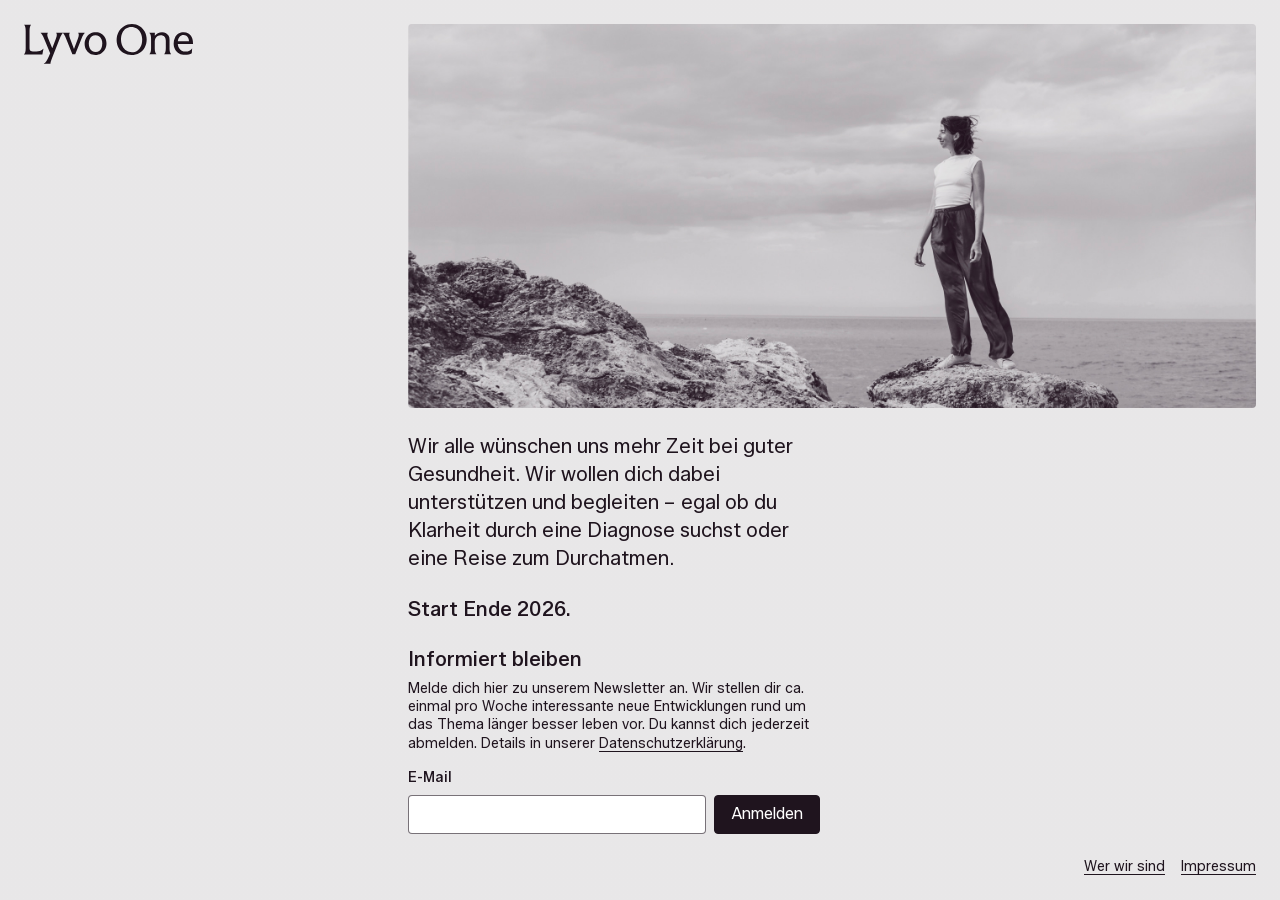
==== index.html @ d331fb86 "add clever reach form" ====
<!DOCTYPE html>
<html lang="de">
<head>
  <meta charset="utf-8">
  <meta name="viewport" content="width=device-width, initial-scale=1">
  <!-- TODO Meta: finalen Titel und Beschreibung eintragen -->
  <title>Lyvo One</title>
  <meta name="description" content="Wir alle wünschen uns mehr Zeit bei guter Gesundheit. Lyvo One unterstützt und begleitet dich – egal ob du Klarheit durch eine Diagnose suchst oder eine Reise zum Durchatmen. Start Ende 2026.">

  <!-- TODO Meta: BASE-URL auf die finale Domain ändern -->
  <link rel="canonical" href="https://lyvoone.github.io/">
  <meta property="og:type" content="website">
  <meta property="og:locale" content="de_DE">
  <meta property="og:site_name" content="Lyvo One">
  <meta property="og:url" content="https://lyvoone.github.io/">
  <meta property="og:title" content="Lyvo One">
  <meta property="og:description" content="Wir alle wünschen uns mehr Zeit bei guter Gesundheit. Lyvo One unterstützt und begleitet dich – egal ob du Klarheit durch eine Diagnose suchst oder eine Reise zum Durchatmen. Start Ende 2026.">
  <meta property="og:image" content="https://lyvoone.github.io/images/social-preview.jpg">
  <meta property="og:image:width" content="1280">
  <meta property="og:image:height" content="720">
  <meta property="og:image:alt" content="Lyvo One – Frau steht auf Felsen am Meer">
  <meta name="twitter:card" content="summary_large_image">
  <link rel="stylesheet" href="fonts/fonts.css">
  <link rel="stylesheet" href="css/styles.css">
</head>
<body>
  <div class="page page--home">
    <header class="site-header">
      <h1>
        <a class="logo" href="index.html" aria-current="page">
          <img src="images/logo.svg" alt="Lyvo One" width="170" height="40">
        </a>
      </h1>
    </header>

    <main class="site-main">
      <img class="hero"
           src="images/hero@2x.jpg"
           width="1008" height="672"
           alt="Frau steht auf Felsen an der Küste und blickt aufs Meer">

      <div class="intro col">
        <p class="text">Wir alle wünschen uns mehr Zeit bei guter Gesundheit. Wir wollen dich dabei unterstützen und begleiten – egal ob du Klarheit durch eine Diagnose suchst oder eine Reise zum Durchatmen.</p>
        <p class="h3">Start Ende 2026.</p>

        <form class="newsletter" method="post" action="https://flow.cleverreach.com/fl/96a1c6e2-1c4d-45d0-9d26-79041d62513a/confirm">
          <h2 class="h3">Informiert bleiben</h2>
          <p class="newsletter__text">Melde dich hier zu unserem Newsletter an. Wir stellen dir ca. einmal pro Woche interessante neue Entwicklungen rund um das Thema länger besser leben vor. Du kannst dich jederzeit abmelden. Details in unserer <a class="text-link" href="impressum.html#newsletter">Datenschutzerklärung</a>.</p>
          <!-- Honeypot gegen Spam-Bots -->
          <input type="text" name="email_confirm" tabindex="-1" autocomplete="off" style="display:none !important">
          <label class="newsletter__label" for="newsletter-email">E-Mail</label>
          <div class="newsletter__field">
            <input class="newsletter__input" type="email" id="newsletter-email" name="email" autocomplete="email" required>
            <button class="newsletter__button" type="submit">Anmelden</button>
          </div>
        </form>
      </div>
    </main>

    <footer class="site-footer">
      <a class="meta-link" href="wer-wir-sind.html">Wer wir sind</a>
      <a class="meta-link" href="impressum.html">Impressum</a>
    </footer>
  </div>
</body>
</html>
---- fonts/fonts.css ----
/* vietnamese */
@font-face {
  font-family: 'Zalando Sans';
  font-style: normal;
  font-weight: 400;
  font-stretch: 100%;
  font-display: swap;
  src: url(zalando-sans-vietnamese.woff2) format('woff2');
  unicode-range: U+0102-0103, U+0110-0111, U+0128-0129, U+0168-0169, U+01A0-01A1, U+01AF-01B0, U+0300-0301, U+0303-0304, U+0308-0309, U+0323, U+0329, U+1EA0-1EF9, U+20AB;
}
/* latin-ext */
@font-face {
  font-family: 'Zalando Sans';
  font-style: normal;
  font-weight: 400;
  font-stretch: 100%;
  font-display: swap;
  src: url(zalando-sans-latin-ext.woff2) format('woff2');
  unicode-range: U+0100-02BA, U+02BD-02C5, U+02C7-02CC, U+02CE-02D7, U+02DD-02FF, U+0304, U+0308, U+0329, U+1D00-1DBF, U+1E00-1E9F, U+1EF2-1EFF, U+2020, U+20A0-20AB, U+20AD-20C0, U+2113, U+2C60-2C7F, U+A720-A7FF;
}
/* latin */
@font-face {
  font-family: 'Zalando Sans';
  font-style: normal;
  font-weight: 400;
  font-stretch: 100%;
  font-display: swap;
  src: url(zalando-sans-latin.woff2) format('woff2');
  unicode-range: U+0000-00FF, U+0131, U+0152-0153, U+02BB-02BC, U+02C6, U+02DA, U+02DC, U+0304, U+0308, U+0329, U+2000-206F, U+20AC, U+2122, U+2191, U+2193, U+2212, U+2215, U+FEFF, U+FFFD;
}
/* vietnamese */
@font-face {
  font-family: 'Zalando Sans';
  font-style: normal;
  font-weight: 500;
  font-stretch: 100%;
  font-display: swap;
  src: url(zalando-sans-vietnamese.woff2) format('woff2');
  unicode-range: U+0102-0103, U+0110-0111, U+0128-0129, U+0168-0169, U+01A0-01A1, U+01AF-01B0, U+0300-0301, U+0303-0304, U+0308-0309, U+0323, U+0329, U+1EA0-1EF9, U+20AB;
}
/* latin-ext */
@font-face {
  font-family: 'Zalando Sans';
  font-style: normal;
  font-weight: 500;
  font-stretch: 100%;
  font-display: swap;
  src: url(zalando-sans-latin-ext.woff2) format('woff2');
  unicode-range: U+0100-02BA, U+02BD-02C5, U+02C7-02CC, U+02CE-02D7, U+02DD-02FF, U+0304, U+0308, U+0329, U+1D00-1DBF, U+1E00-1E9F, U+1EF2-1EFF, U+2020, U+20A0-20AB, U+20AD-20C0, U+2113, U+2C60-2C7F, U+A720-A7FF;
}
/* latin */
@font-face {
  font-family: 'Zalando Sans';
  font-style: normal;
  font-weight: 500;
  font-stretch: 100%;
  font-display: swap;
  src: url(zalando-sans-latin.woff2) format('woff2');
  unicode-range: U+0000-00FF, U+0131, U+0152-0153, U+02BB-02BC, U+02C6, U+02DA, U+02DC, U+0304, U+0308, U+0329, U+2000-206F, U+20AC, U+2122, U+2191, U+2193, U+2212, U+2215, U+FEFF, U+FFFD;
}
---- css/styles.css ----
/* ==========================================================================
   Lyvo One – Interim Landingpage
   Tokens 1:1 aus den Figma-Variablen (Collection 1) und Textstilen.
   Mobile first, Desktop-Layout ab 768px.
   ========================================================================== */

/* Design Tokens
   ========================================================================== */
:root {
  /* color */
  --color-dark: #1f141e;
  --color-dark-subtle: rgb(31 20 30 / 0.6);
  --color-dark-muted: rgb(31 20 30 / 0.3);
  --color-dark-20: rgb(31 20 30 / 0.2);
  --color-dark-10: rgb(31 20 30 / 0.1);
  --color-dark-5: rgb(31 20 30 / 0.05);
  --color-dark-0: rgb(31 20 30 / 0);
  --color-light: #ffffff;
  --color-light-subtle: rgb(255 255 255 / 0.6);
  --color-light-muted: rgb(255 255 255 / 0.4);
  --color-light-20: rgb(255 255 255 / 0.2);
  --color-light-10: rgb(255 255 255 / 0.15);
  --color-light-5: rgb(255 255 255 / 0.05);
  --color-light-0: rgb(255 255 255 / 0);

  /* spacing */
  --spacing-xx-small: 2px;
  --spacing-x-small: 4px;
  --spacing-small: 8px;
  --spacing-medium: 16px;
  --spacing-large: 24px;
  --spacing-x-large: 32px;
  --spacing-xx-large: 48px;
  --spacing-xxx-large: 96px;
  --spacing-big: 192px;

  /* radius */
  --radius-small: 4px;
  --radius-medium: 8px;
  --radius-large: 16px;
  --radius-x-large: 24px;
  --radius-xx-large: 48px;
  --radius-full: 9999px;

  /* typography */
  --font-family: "Zalando Sans", system-ui, -apple-system, "Segoe UI", Helvetica, Arial, sans-serif;
  --font-size-text: 20px;
  --font-size-meta: 14px;
  --line-height: 1.4;        /* Textstil "text" */
  --line-height-tight: 1.3;  /* Textstil "h3", Meta-Links, Bildunterschrift */
  --paragraph-spacing: 10px; /* nach Zwischenüberschriften */

  --transition: 150ms ease-out;
}

/* Reset
   ========================================================================== */
*,
*::before,
*::after {
  box-sizing: border-box;
}

html {
  -webkit-text-size-adjust: 100%;
  text-size-adjust: 100%;
  /* Seitenhintergrund: color/dark-10 über color/light */
  background-color: var(--color-light);
  background-image: linear-gradient(var(--color-dark-10), var(--color-dark-10));
}

body,
h1,
h2,
p,
figure {
  margin: 0;
}

h1,
h2 {
  font-size: inherit;
  font-weight: inherit;
}

img {
  display: block;
  max-width: 100%;
  height: auto;
}

a {
  color: inherit;
}

.visually-hidden {
  position: absolute;
  width: 1px;
  height: 1px;
  margin: -1px;
  padding: 0;
  overflow: hidden;
  clip: rect(0 0 0 0);
  white-space: nowrap;
  border: 0;
}

:focus-visible {
  outline: 2px solid var(--color-dark);
  outline-offset: 2px;
}

/* Textstile (Figma: text, h3)
   ========================================================================== */
body {
  font-family: var(--font-family);
  font-size: var(--font-size-text);
  font-weight: 400;
  line-height: var(--line-height);
  color: var(--color-dark);
  -webkit-font-smoothing: antialiased;
  -moz-osx-font-smoothing: grayscale;
}

.text {
  font-size: var(--font-size-text);
  font-weight: 400;
  line-height: var(--line-height);
}

.h3 {
  font-size: var(--font-size-text);
  font-weight: 500;
  line-height: var(--line-height-tight);
}

/* Komponenten
   ========================================================================== */

/* logo */
.logo {
  display: block;
  width: 170px;
  height: 40px;
}

.logo img {
  width: 100%;
  height: 100%;
}

/* button – type=meta-link */
.meta-link {
  display: inline-flex;
  align-items: center;
  justify-content: center;
  border-radius: var(--radius-small);
  font-size: var(--font-size-meta);
  line-height: var(--line-height-tight);
  color: var(--color-dark);
  text-decoration: underline;
  text-decoration-thickness: from-font;
  text-underline-position: from-font;
  white-space: nowrap;
  transition: color var(--transition);
}

.meta-link:hover {
  color: var(--color-dark-subtle);
}

/* Inline-Links im Fließtext (Impressum) */
.text-link {
  text-decoration: underline;
  text-decoration-thickness: from-font;
  text-underline-position: from-font;
  transition: color var(--transition);
}

.text-link--plain {
  text-decoration: none;
}

.text-link:hover {
  color: var(--color-dark-subtle);
}

/* Seitenlayout – Mobile
   ========================================================================== */
.page {
  display: flex;
  flex-direction: column;
  gap: var(--spacing-large);
  min-height: 100vh;
  min-height: 100svh;
  padding: var(--spacing-large);
}

.site-main {
  display: flex;
  flex-direction: column;
  gap: var(--spacing-large);
}

.site-footer {
  display: flex;
  justify-content: flex-end;
  align-items: flex-end;
  gap: var(--spacing-medium);
  margin-top: auto;
}

/* Home */
.page--home .site-main {
  flex: 1 0 auto;
}

.hero {
  width: 100%;
  height: auto;
  aspect-ratio: 1 / 1;
  border-radius: var(--radius-small);
  object-fit: cover;
}

.intro {
  display: flex;
  flex: 1 0 auto;
  flex-direction: column;
  gap: var(--spacing-large);
}

/* Newsletter-Anmeldung */
.newsletter {
  display: flex;
  flex-direction: column;
  gap: var(--spacing-small);
}

.newsletter__text,
.newsletter__label {
  font-size: var(--font-size-meta);
  line-height: var(--line-height-tight);
}

.newsletter__label {
  margin-top: var(--spacing-small);
  font-weight: 500;
}

.newsletter__field {
  display: flex;
  gap: var(--spacing-small);
}

.newsletter__input,
.newsletter__button {
  /* min. 16px, sonst zoomt iOS beim Fokus */
  font: inherit;
  font-size: 16px;
  line-height: var(--line-height-tight);
  padding: var(--spacing-small) var(--spacing-medium);
  border-radius: var(--radius-small);
}

.newsletter__input {
  flex: 1;
  min-width: 0;
  color: var(--color-dark);
  background-color: var(--color-light);
  /* Kontrast der Feldgrenze >= 3:1 (WCAG 1.4.11) */
  border: 1px solid var(--color-dark-subtle);
}

.newsletter__button {
  border: 1px solid var(--color-dark);
  color: var(--color-light);
  background-color: var(--color-dark);
  cursor: pointer;
  text-decoration-thickness: from-font;
  text-underline-position: from-font;
}

.newsletter__button:hover {
  text-decoration: underline;
}

/* Team */
.team {
  display: flex;
  flex-direction: column;
  gap: var(--spacing-large);
}

.team__text {
  /* Figma: maximale Textbreite */
  max-width: 672px;
}

.team__text p + p {
  margin-top: var(--spacing-medium);
}

.team__member {
  display: flex;
  flex-direction: column;
  gap: var(--spacing-small);
  width: 50%;
  margin-left: auto;
}

.team__member img {
  width: 100%;
  aspect-ratio: 1;
  border-radius: var(--radius-small);
  object-fit: cover;
}

.team__member figcaption {
  font-size: var(--font-size-meta);
  line-height: var(--line-height-tight);
  letter-spacing: 0.02em;
  white-space: nowrap;
}

/* Impressum */
.imprint {
  /* Figma: maximale Textbreite wie auf "Wer wir sind" */
  max-width: 672px;
}

.imprint section > * + * {
  margin-top: var(--spacing-medium);
}

.imprint h2 + * {
  margin-top: var(--paragraph-spacing);
}

.imprint section + section {
  /* Leerzeile (1 × Zeilenhöhe) + 2 × Absatzabstand */
  margin-top: calc(var(--font-size-text) * var(--line-height) + 2 * var(--spacing-medium));
}

/* Seitenlayout – Desktop (ab 768px)
   ========================================================================== */
@media (min-width: 768px) {
  .page {
    display: grid;
    /* Logo-Spalte: 360px wie im Figma-Update, auf schmalen Desktops anteilig */
    grid-template-columns: min(360px, 30%) minmax(0, 1fr);
    grid-template-rows: 1fr auto;
    gap: var(--spacing-large);
    padding: var(--spacing-large);
  }

  /* Logo bleibt beim Scrollen oben links stehen */
  .site-header {
    position: sticky;
    top: var(--spacing-large);
    grid-column: 1;
    grid-row: 1;
    align-self: start;
  }

  .site-main {
    grid-column: 2;
    grid-row: 1;
    align-items: flex-start;
  }

  .site-footer {
    grid-column: 2;
    grid-row: 2;
    margin-top: 0;
  }

  /* Breite einer Spalte innerhalb des zweispaltigen Inhaltsbereichs */
  .col {
    width: calc((100% - var(--spacing-large)) / 2);
  }

  /* Home: passt ohne Scrollen in den Viewport. Die Spalten sind dieselben wie
     auf den anderen Seiten – reicht die Höhe nicht, wird das Bild beschnitten. */
  .page--home {
    height: 100svh;
    grid-template-rows: minmax(0, 1fr) auto;
  }

  .page--home .site-main {
    min-height: 0;
    height: 100%;
  }

  .hero {
    /* Reicht die Höhe trotzdem nicht, schrumpft das Bild weiter statt zu scrollen */
    flex: 0 1 auto;
    height: auto;
    min-height: 0;
    max-height: 100%;
    aspect-ratio: 3 / 2;
  }

  .intro {
    flex: none;
  }

  /* Team */
  .team {
    display: grid;
    grid-template-columns: minmax(0, 1fr) min(320px, 32%);
    /* Figma: spacing/big (192px) bei 1440px, darunter proportional kleiner */
    column-gap: clamp(var(--spacing-large), 13.33vw, var(--spacing-big));
    width: 100%;
  }

  .team__member {
    width: 100%;
  }

  /* Team und Impressum: Footer bleibt unten rechts im Viewport */
  .page--team,
  .page--imprint {
    grid-template-rows: 1fr;
  }

  .page--team .site-footer,
  .page--imprint .site-footer {
    position: sticky;
    bottom: var(--spacing-large);
    grid-column: 2;
    grid-row: 1;
    align-self: end;
    justify-self: end;
  }
}
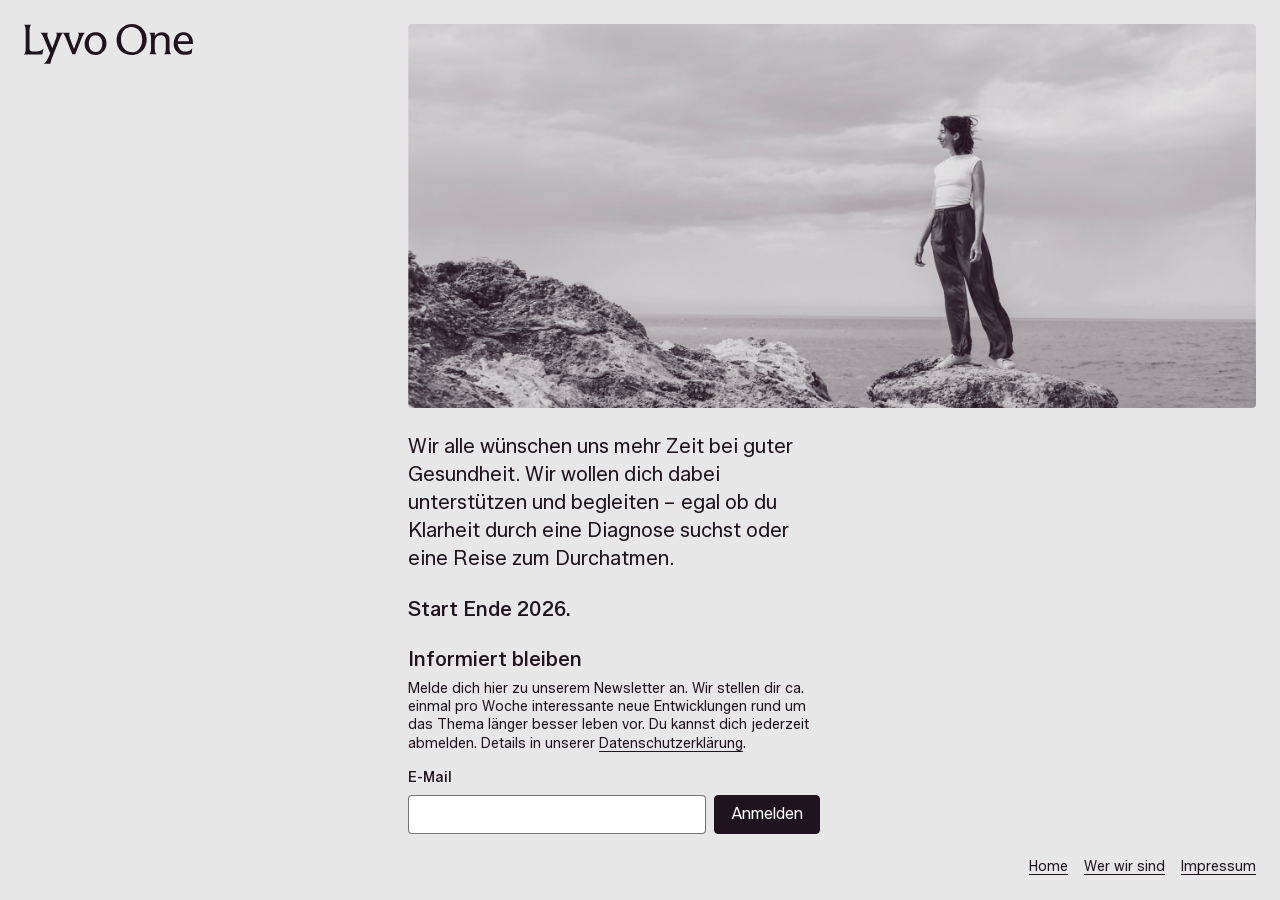
==== commit 349247b0: "Always link back to home page" ====
--- a/index.html
+++ b/index.html
@@ -58,6 +58,7 @@
     </main>
 
     <footer class="site-footer">
+      <a class="meta-link" href="index.html" aria-current="page">Home</a>
       <a class="meta-link" href="wer-wir-sind.html">Wer wir sind</a>
       <a class="meta-link" href="impressum.html">Impressum</a>
     </footer>
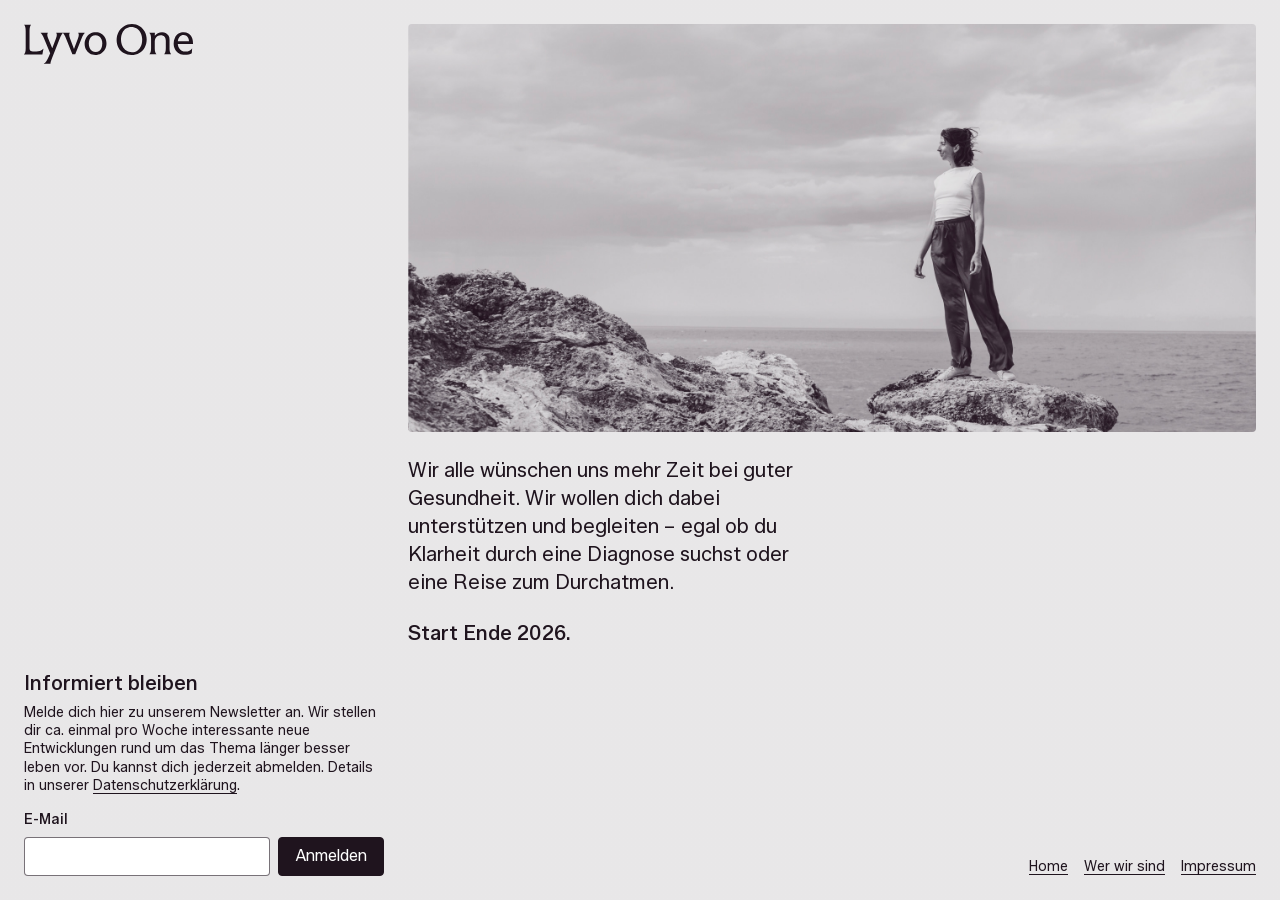
==== commit 85fca80d: "Use a 2 column layout for the form" ====
--- a/index.html
+++ b/index.html
@@ -42,19 +42,19 @@
       <div class="intro col">
         <p class="text">Wir alle wünschen uns mehr Zeit bei guter Gesundheit. Wir wollen dich dabei unterstützen und begleiten – egal ob du Klarheit durch eine Diagnose suchst oder eine Reise zum Durchatmen.</p>
         <p class="h3">Start Ende 2026.</p>
+      </div>
 
-        <form class="newsletter" method="post" action="https://flow.cleverreach.com/fl/96a1c6e2-1c4d-45d0-9d26-79041d62513a/confirm">
-          <h2 class="h3">Informiert bleiben</h2>
-          <p class="newsletter__text">Melde dich hier zu unserem Newsletter an. Wir stellen dir ca. einmal pro Woche interessante neue Entwicklungen rund um das Thema länger besser leben vor. Du kannst dich jederzeit abmelden. Details in unserer <a class="text-link" href="impressum.html#newsletter">Datenschutzerklärung</a>.</p>
-          <!-- Honeypot gegen Spam-Bots -->
-          <input type="text" name="email_confirm" tabindex="-1" autocomplete="off" style="display:none !important">
-          <label class="newsletter__label" for="newsletter-email">E-Mail</label>
-          <div class="newsletter__field">
-            <input class="newsletter__input" type="email" id="newsletter-email" name="email" autocomplete="email" required>
-            <button class="newsletter__button" type="submit">Anmelden</button>
-          </div>
-        </form>
-      </div>
+      <form class="newsletter" method="post" action="https://flow.cleverreach.com/fl/96a1c6e2-1c4d-45d0-9d26-79041d62513a/confirm">
+        <h2 class="h3">Informiert bleiben</h2>
+        <p class="newsletter__text">Melde dich hier zu unserem Newsletter an. Wir stellen dir ca. einmal pro Woche interessante neue Entwicklungen rund um das Thema länger besser leben vor. Du kannst dich jederzeit abmelden. Details in unserer <a class="text-link" href="impressum.html#newsletter">Datenschutzerklärung</a>.</p>
+        <!-- Honeypot gegen Spam-Bots -->
+        <input type="text" name="email_confirm" tabindex="-1" autocomplete="off" style="display:none !important">
+        <label class="newsletter__label" for="newsletter-email">E-Mail</label>
+        <div class="newsletter__field">
+          <input class="newsletter__input" type="email" id="newsletter-email" name="email" autocomplete="email" required>
+          <button class="newsletter__button" type="submit">Anmelden</button>
+        </div>
+      </form>
     </main>
 
     <footer class="site-footer">
--- a/css/styles.css
+++ b/css/styles.css
@@ -225,7 +225,6 @@
 
 .intro {
   display: flex;
-  flex: 1 0 auto;
   flex-direction: column;
   gap: var(--spacing-large);
 }
@@ -235,6 +234,11 @@
   display: flex;
   flex-direction: column;
   gap: var(--spacing-small);
+}
+
+/* Mobil: Leerzeile (1 × Zeilenhöhe) zusätzlich zum Abstand nach dem Intro */
+.page--home .newsletter {
+  margin-top: calc(var(--font-size-text) * var(--line-height));
 }
 
 .newsletter__text,
@@ -384,12 +388,42 @@
      auf den anderen Seiten – reicht die Höhe nicht, wird das Bild beschnitten. */
   .page--home {
     height: 100svh;
-    grid-template-rows: minmax(0, 1fr) auto;
-  }
-
+    grid-template-rows: minmax(0, 1fr);
+  }
+
+  /* Main spannt beide Spalten, damit das Formular unter dem Logo stehen kann */
   .page--home .site-main {
+    display: grid;
+    grid-column: 1 / -1;
+    grid-template-columns: subgrid;
+    /* Freier Platz geht an die Formular-Zeile, nicht unter das Bild */
+    grid-template-rows: minmax(0, auto) auto 1fr;
     min-height: 0;
     height: 100%;
+  }
+
+  /* Main überlagert die Logo-Spalte, das Logo bleibt klickbar */
+  .page--home .site-header {
+    z-index: 1;
+  }
+
+  .page--home .hero,
+  .page--home .intro {
+    grid-column: 2;
+  }
+
+  /* Links, erst unterhalb des Intro-Texts */
+  .page--home .newsletter {
+    grid-column: 1;
+    grid-row: 3;
+    align-self: end;
+    margin-top: 0;
+  }
+
+  .page--home .site-footer {
+    grid-column: 2;
+    grid-row: 1;
+    align-self: end;
   }
 
   .hero {
@@ -399,10 +433,6 @@
     min-height: 0;
     max-height: 100%;
     aspect-ratio: 3 / 2;
-  }
-
-  .intro {
-    flex: none;
   }
 
   /* Team */
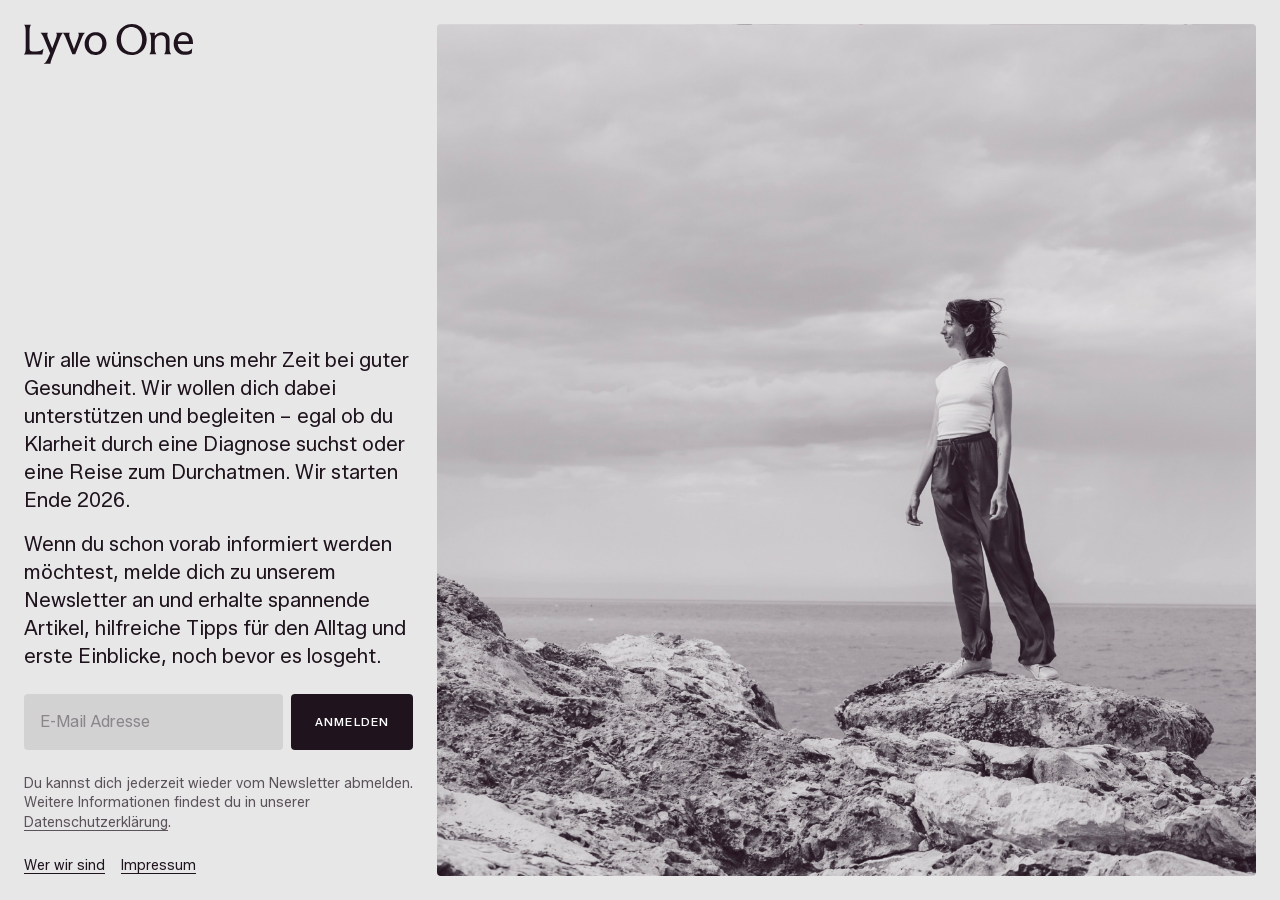
==== commit 7148ee79: "Landingpage an neuen Figma-Stand anpassen - Desktop (ab 1024px): Logo, Inhalt und Navigation in der " ====
--- a/index.html
+++ b/index.html
@@ -39,29 +39,35 @@
            width="1008" height="672"
            alt="Frau steht auf Felsen an der Küste und blickt aufs Meer">
 
-      <div class="intro col">
-        <p class="text">Wir alle wünschen uns mehr Zeit bei guter Gesundheit. Wir wollen dich dabei unterstützen und begleiten – egal ob du Klarheit durch eine Diagnose suchst oder eine Reise zum Durchatmen.</p>
-        <p class="h3">Start Ende 2026.</p>
+      <div class="intro">
+        <div class="text">
+          <p>Wir alle wünschen uns mehr Zeit bei guter Gesundheit. Wir wollen dich dabei unterstützen und begleiten – egal ob du Klarheit durch eine Diagnose suchst oder eine Reise zum Durchatmen. Wir starten Ende 2026.</p>
+          <p>Wenn du schon vorab informiert werden möchtest, melde dich zu unserem Newsletter an und erhalte spannende Artikel, hilfreiche Tipps für den Alltag und erste Einblicke, noch bevor es losgeht.</p>
+        </div>
+
+        <!-- TODO Newsletter: data-endpoint auf die Anmelde-URL des Newsletter-Anbieters setzen -->
+        <form class="newsletter" method="post" novalidate data-endpoint="">
+          <div class="newsletter__row">
+            <label class="visually-hidden" for="newsletter-email">E-Mail Adresse</label>
+            <input class="input" id="newsletter-email" type="email" name="email"
+                   placeholder="E-Mail Adresse" autocomplete="email" required
+                   aria-describedby="newsletter-error">
+            <button class="button" type="submit">Anmelden</button>
+          </div>
+          <p class="newsletter__error" id="newsletter-error" hidden>Die angegebene E-Mail Adresse ist leider nicht korrekt formatiert. Bitte überprüfe die Eingabe erneut.</p>
+        </form>
+        <p class="newsletter__success h3" role="status" hidden></p>
+
+        <p class="meta-text">Du kannst dich jederzeit wieder vom Newsletter abmelden. Weitere Informationen findest du in unserer <a class="text-link" href="datenschutz.html">Datenschutzerklärung</a>.</p>
       </div>
-
-      <form class="newsletter" method="post" action="https://flow.cleverreach.com/fl/96a1c6e2-1c4d-45d0-9d26-79041d62513a/confirm">
-        <h2 class="h3">Informiert bleiben</h2>
-        <p class="newsletter__text">Melde dich hier zu unserem Newsletter an. Wir stellen dir ca. einmal pro Woche interessante neue Entwicklungen rund um das Thema länger besser leben vor. Du kannst dich jederzeit abmelden. Details in unserer <a class="text-link" href="impressum.html#newsletter">Datenschutzerklärung</a>.</p>
-        <!-- Honeypot gegen Spam-Bots -->
-        <input type="text" name="email_confirm" tabindex="-1" autocomplete="off" style="display:none !important">
-        <label class="newsletter__label" for="newsletter-email">E-Mail</label>
-        <div class="newsletter__field">
-          <input class="newsletter__input" type="email" id="newsletter-email" name="email" autocomplete="email" required>
-          <button class="newsletter__button" type="submit">Anmelden</button>
-        </div>
-      </form>
     </main>
 
     <footer class="site-footer">
-      <a class="meta-link" href="index.html" aria-current="page">Home</a>
       <a class="meta-link" href="wer-wir-sind.html">Wer wir sind</a>
       <a class="meta-link" href="impressum.html">Impressum</a>
     </footer>
   </div>
+
+  <script src="js/newsletter.js" defer></script>
 </body>
 </html>
--- a/css/styles.css
+++ b/css/styles.css
@@ -1,7 +1,7 @@
 /* ==========================================================================
    Lyvo One – Interim Landingpage
    Tokens 1:1 aus den Figma-Variablen (Collection 1) und Textstilen.
-   Mobile first, Desktop-Layout ab 768px.
+   Mobile first, Desktop-Layout ab 1024px.
    ========================================================================== */
 
 /* Design Tokens
@@ -9,8 +9,8 @@
 :root {
   /* color */
   --color-dark: #1f141e;
-  --color-dark-subtle: rgb(31 20 30 / 0.6);
-  --color-dark-muted: rgb(31 20 30 / 0.3);
+  --color-dark-subtle: rgb(31 20 30 / 0.7);
+  --color-dark-muted: rgb(31 20 30 / 0.4);
   --color-dark-20: rgb(31 20 30 / 0.2);
   --color-dark-10: rgb(31 20 30 / 0.1);
   --color-dark-5: rgb(31 20 30 / 0.05);
@@ -22,6 +22,7 @@
   --color-light-10: rgb(255 255 255 / 0.15);
   --color-light-5: rgb(255 255 255 / 0.05);
   --color-light-0: rgb(255 255 255 / 0);
+  --color-error: #b14945;
 
   /* spacing */
   --spacing-xx-small: 2px;
@@ -45,9 +46,11 @@
   /* typography */
   --font-family: "Zalando Sans", system-ui, -apple-system, "Segoe UI", Helvetica, Arial, sans-serif;
   --font-size-text: 20px;
+  --font-size-form: 16px;
   --font-size-meta: 14px;
-  --line-height: 1.4;        /* Textstil "text" */
-  --line-height-tight: 1.3;  /* Textstil "h3", Meta-Links, Bildunterschrift */
+  --font-size-cta: 12px;
+  --line-height: 1.4;        /* Textstile "text", "h3", "form-text", "meta" */
+  --line-height-tight: 1.3;  /* Bildunterschrift */
   --paragraph-spacing: 10px; /* nach Zwischenüberschriften */
 
   --transition: 150ms ease-out;
@@ -128,10 +131,21 @@
   line-height: var(--line-height);
 }
 
+.text p + p {
+  margin-top: var(--spacing-medium);
+}
+
 .h3 {
   font-size: var(--font-size-text);
   font-weight: 500;
-  line-height: var(--line-height-tight);
+  line-height: var(--line-height);
+}
+
+/* Textstil "meta" */
+.meta-text {
+  font-size: var(--font-size-meta);
+  line-height: var(--line-height);
+  color: var(--color-dark-subtle);
 }
 
 /* Komponenten
@@ -156,7 +170,7 @@
   justify-content: center;
   border-radius: var(--radius-small);
   font-size: var(--font-size-meta);
-  line-height: var(--line-height-tight);
+  line-height: var(--line-height);
   color: var(--color-dark);
   text-decoration: underline;
   text-decoration-thickness: from-font;
@@ -169,7 +183,7 @@
   color: var(--color-dark-subtle);
 }
 
-/* Inline-Links im Fließtext (Impressum) */
+/* Inline-Links im Fließtext */
 .text-link {
   text-decoration: underline;
   text-decoration-thickness: from-font;
@@ -177,12 +191,83 @@
   transition: color var(--transition);
 }
 
-.text-link--plain {
-  text-decoration: none;
-}
-
 .text-link:hover {
   color: var(--color-dark-subtle);
+}
+
+/* button – type=primary (Textstil "cta") */
+.button {
+  display: inline-flex;
+  flex: none;
+  align-items: center;
+  justify-content: center;
+  height: 56px;
+  padding: 0 var(--spacing-large);
+  border: 0;
+  border-radius: var(--radius-small);
+  background-color: var(--color-dark);
+  color: var(--color-light);
+  font-family: inherit;
+  font-size: var(--font-size-cta);
+  font-weight: 500;
+  font-stretch: 110%;
+  line-height: 1;
+  letter-spacing: 0.1em;
+  text-transform: uppercase;
+  white-space: nowrap;
+  cursor: pointer;
+  transition: background-color var(--transition);
+}
+
+.button:hover {
+  background-color: var(--color-dark-subtle);
+}
+
+.button:disabled {
+  cursor: progress;
+  background-color: var(--color-dark-subtle);
+}
+
+/* Eingabefeld (Textstil "form-text") */
+.input {
+  flex: 1 1 auto;
+  min-width: 0;
+  height: 56px;
+  padding: var(--spacing-small) var(--spacing-medium);
+  border: 0;
+  border-radius: var(--radius-small);
+  background-color: var(--color-dark-10);
+  color: var(--color-dark);
+  font-family: inherit;
+  font-size: var(--font-size-form);
+  line-height: var(--line-height);
+}
+
+.input::placeholder {
+  color: var(--color-dark-muted);
+  opacity: 1;
+}
+
+/* form – Newsletter */
+.newsletter {
+  display: flex;
+  flex-direction: column;
+  gap: var(--spacing-small);
+}
+
+.newsletter__row {
+  display: flex;
+  gap: var(--spacing-small);
+}
+
+.newsletter__error {
+  font-size: var(--font-size-meta);
+  line-height: var(--line-height);
+  color: var(--color-error);
+}
+
+[hidden] {
+  display: none !important;
 }
 
 /* Seitenlayout – Mobile
@@ -193,7 +278,7 @@
   gap: var(--spacing-large);
   min-height: 100vh;
   min-height: 100svh;
-  padding: var(--spacing-large);
+  padding: var(--spacing-xx-large) var(--spacing-large);
 }
 
 .site-main {
@@ -211,8 +296,10 @@
 }
 
 /* Home */
-.page--home .site-main {
-  flex: 1 0 auto;
+.page--home .site-footer {
+  /* Figma: Links direkt unter dem Hinweistext, linksbündig */
+  justify-content: flex-start;
+  margin-top: 0;
 }
 
 .hero {
@@ -221,72 +308,13 @@
   aspect-ratio: 1 / 1;
   border-radius: var(--radius-small);
   object-fit: cover;
+  object-position: 100% 100%;
 }
 
 .intro {
   display: flex;
   flex-direction: column;
   gap: var(--spacing-large);
-}
-
-/* Newsletter-Anmeldung */
-.newsletter {
-  display: flex;
-  flex-direction: column;
-  gap: var(--spacing-small);
-}
-
-/* Mobil: Leerzeile (1 × Zeilenhöhe) zusätzlich zum Abstand nach dem Intro */
-.page--home .newsletter {
-  margin-top: calc(var(--font-size-text) * var(--line-height));
-}
-
-.newsletter__text,
-.newsletter__label {
-  font-size: var(--font-size-meta);
-  line-height: var(--line-height-tight);
-}
-
-.newsletter__label {
-  margin-top: var(--spacing-small);
-  font-weight: 500;
-}
-
-.newsletter__field {
-  display: flex;
-  gap: var(--spacing-small);
-}
-
-.newsletter__input,
-.newsletter__button {
-  /* min. 16px, sonst zoomt iOS beim Fokus */
-  font: inherit;
-  font-size: 16px;
-  line-height: var(--line-height-tight);
-  padding: var(--spacing-small) var(--spacing-medium);
-  border-radius: var(--radius-small);
-}
-
-.newsletter__input {
-  flex: 1;
-  min-width: 0;
-  color: var(--color-dark);
-  background-color: var(--color-light);
-  /* Kontrast der Feldgrenze >= 3:1 (WCAG 1.4.11) */
-  border: 1px solid var(--color-dark-subtle);
-}
-
-.newsletter__button {
-  border: 1px solid var(--color-dark);
-  color: var(--color-light);
-  background-color: var(--color-dark);
-  cursor: pointer;
-  text-decoration-thickness: from-font;
-  text-underline-position: from-font;
-}
-
-.newsletter__button:hover {
-  text-decoration: underline;
 }
 
 /* Team */
@@ -294,15 +322,6 @@
   display: flex;
   flex-direction: column;
   gap: var(--spacing-large);
-}
-
-.team__text {
-  /* Figma: maximale Textbreite */
-  max-width: 672px;
-}
-
-.team__text p + p {
-  margin-top: var(--spacing-medium);
 }
 
 .team__member {
@@ -327,33 +346,43 @@
   white-space: nowrap;
 }
 
-/* Impressum */
-.imprint {
-  /* Figma: maximale Textbreite wie auf "Wer wir sind" */
-  max-width: 672px;
-}
-
-.imprint section > * + * {
+/* Impressum und Datenschutz */
+.legal {
+  max-width: 496px;
+}
+
+.legal section > * + * {
   margin-top: var(--spacing-medium);
 }
 
-.imprint h2 + * {
+.legal .h3 + * {
   margin-top: var(--paragraph-spacing);
 }
 
-.imprint section + section {
+.legal section + section {
   /* Leerzeile (1 × Zeilenhöhe) + 2 × Absatzabstand */
   margin-top: calc(var(--font-size-text) * var(--line-height) + 2 * var(--spacing-medium));
 }
 
-/* Seitenlayout – Desktop (ab 768px)
-   ========================================================================== */
-@media (min-width: 768px) {
+/* Seitenlayout – Tablet
+   ========================================================================== */
+@media (min-width: 600px) {
+  .hero {
+    aspect-ratio: 3 / 2;
+    object-position: 64% 100%;
+  }
+}
+
+/* Seitenlayout – Desktop (ab 1024px)
+   Linke Spalte: Logo oben, Navigation unten. Ihre Breite entspricht einer von
+   drei Spalten mit spacing/x-large Abstand (Figma: 442.67px bei 1440px).
+   ========================================================================== */
+@media (min-width: 1024px) {
   .page {
+    container-type: inline-size;
     display: grid;
-    /* Logo-Spalte: 360px wie im Figma-Update, auf schmalen Desktops anteilig */
-    grid-template-columns: min(360px, 30%) minmax(0, 1fr);
-    grid-template-rows: 1fr auto;
+    grid-template-columns: calc((100% - 2 * var(--spacing-x-large)) / 3) minmax(0, 1fr);
+    grid-template-rows: auto 1fr auto;
     gap: var(--spacing-large);
     padding: var(--spacing-large);
   }
@@ -369,98 +398,61 @@
 
   .site-main {
     grid-column: 2;
-    grid-row: 1;
-    align-items: flex-start;
-  }
-
+    grid-row: 1 / -1;
+  }
+
+  /* Navigation bleibt unten links im Viewport */
   .site-footer {
-    grid-column: 2;
-    grid-row: 2;
+    position: sticky;
+    bottom: var(--spacing-large);
+    grid-column: 1;
+    grid-row: 3;
+    align-self: end;
+    justify-content: flex-start;
     margin-top: 0;
   }
 
-  /* Breite einer Spalte innerhalb des zweispaltigen Inhaltsbereichs */
-  .col {
-    width: calc((100% - var(--spacing-large)) / 2);
-  }
-
-  /* Home: passt ohne Scrollen in den Viewport. Die Spalten sind dieselben wie
-     auf den anderen Seiten – reicht die Höhe nicht, wird das Bild beschnitten. */
-  .page--home {
-    height: 100svh;
-    grid-template-rows: minmax(0, 1fr);
-  }
-
-  /* Main spannt beide Spalten, damit das Formular unter dem Logo stehen kann */
+  /* Home: Text und Formular unten in der linken Spalte, Bild füllt die rechte */
   .page--home .site-main {
     display: grid;
     grid-column: 1 / -1;
     grid-template-columns: subgrid;
-    /* Freier Platz geht an die Formular-Zeile, nicht unter das Bild */
-    grid-template-rows: minmax(0, auto) auto 1fr;
-    min-height: 0;
+    grid-template-rows: subgrid;
+  }
+
+  .hero {
+    grid-column: 2;
+    grid-row: 1 / -1;
+    width: 100%;
     height: 100%;
-  }
-
-  /* Main überlagert die Logo-Spalte, das Logo bleibt klickbar */
-  .page--home .site-header {
-    z-index: 1;
-  }
-
-  .page--home .hero,
-  .page--home .intro {
-    grid-column: 2;
-  }
-
-  /* Links, erst unterhalb des Intro-Texts */
-  .page--home .newsletter {
+    aspect-ratio: auto;
+    /* Bildgröße soll die Zeilenhöhen nicht beeinflussen */
+    contain: size;
+    object-position: 64% 100%;
+  }
+
+  .intro {
     grid-column: 1;
-    grid-row: 3;
+    grid-row: 2;
     align-self: end;
-    margin-top: 0;
-  }
-
-  .page--home .site-footer {
-    grid-column: 2;
-    grid-row: 1;
-    align-self: end;
-  }
-
-  .hero {
-    /* Reicht die Höhe trotzdem nicht, schrumpft das Bild weiter statt zu scrollen */
-    flex: 0 1 auto;
-    height: auto;
-    min-height: 0;
-    max-height: 100%;
-    aspect-ratio: 3 / 2;
-  }
-
-  /* Team */
+  }
+
+  /* Team: Text so breit wie die linke Spalte, Porträt rechtsbündig */
   .team {
-    display: grid;
-    grid-template-columns: minmax(0, 1fr) min(320px, 32%);
-    /* Figma: spacing/big (192px) bei 1440px, darunter proportional kleiner */
-    column-gap: clamp(var(--spacing-large), 13.33vw, var(--spacing-big));
-    width: 100%;
+    flex-direction: row;
+    justify-content: space-between;
+    align-items: flex-start;
+  }
+
+  .team__text {
+    flex: none;
+    width: calc((100cqi - 2 * var(--spacing-x-large)) / 3);
   }
 
   .team__member {
-    width: 100%;
-  }
-
-  /* Team und Impressum: Footer bleibt unten rechts im Viewport */
-  .page--team,
-  .page--imprint {
-    grid-template-rows: 1fr;
-  }
-
-  .page--team .site-footer,
-  .page--imprint .site-footer {
-    position: sticky;
-    bottom: var(--spacing-large);
-    grid-column: 2;
-    grid-row: 1;
-    align-self: end;
-    justify-self: end;
-  }
-}
+    flex: 0 1 320px;
+    width: auto;
+    min-width: 0;
+    margin-left: var(--spacing-large);
+  }
+}
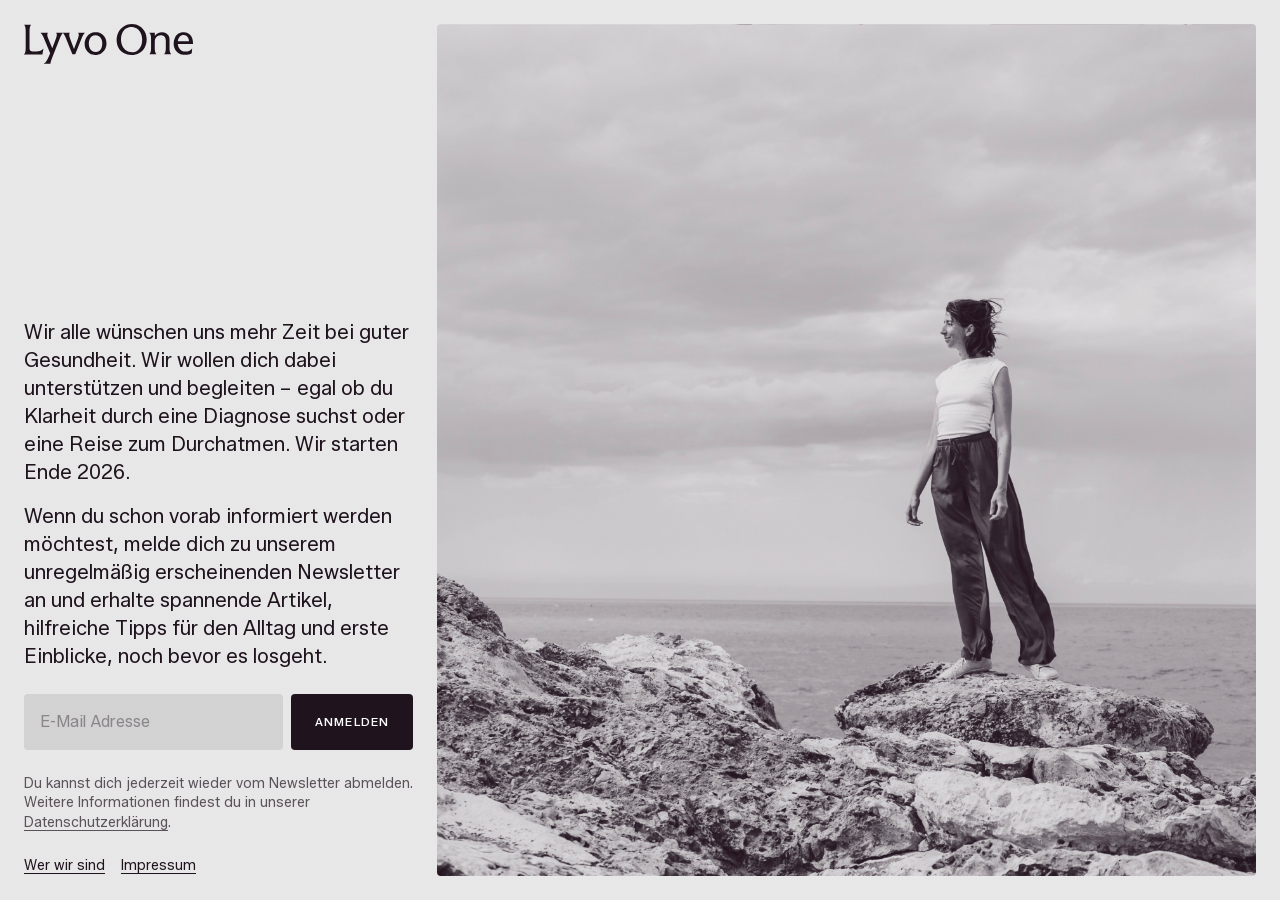
==== commit d7aa501e: "Neuer Startseiten-Text, Fokus-Zustand im Formular, Link zur Startseite - Startseite: "unregelmäßig e" ====
--- a/index.html
+++ b/index.html
@@ -42,7 +42,7 @@
       <div class="intro">
         <div class="text">
           <p>Wir alle wünschen uns mehr Zeit bei guter Gesundheit. Wir wollen dich dabei unterstützen und begleiten – egal ob du Klarheit durch eine Diagnose suchst oder eine Reise zum Durchatmen. Wir starten Ende 2026.</p>
-          <p>Wenn du schon vorab informiert werden möchtest, melde dich zu unserem Newsletter an und erhalte spannende Artikel, hilfreiche Tipps für den Alltag und erste Einblicke, noch bevor es losgeht.</p>
+          <p>Wenn du schon vorab informiert werden möchtest, melde dich zu unserem unregelmäßig erscheinenden Newsletter an und erhalte spannende Artikel, hilfreiche Tipps für den Alltag und erste Einblicke, noch bevor es losgeht.</p>
         </div>
 
         <!-- TODO Newsletter: data-endpoint auf die Anmelde-URL des Newsletter-Anbieters setzen -->
--- a/css/styles.css
+++ b/css/styles.css
@@ -248,6 +248,16 @@
   opacity: 1;
 }
 
+/* state=focus: 2px Rahmen innen, Platzhalter ausgeblendet */
+.input:focus {
+  outline: none;
+  box-shadow: inset 0 0 0 2px var(--color-dark);
+}
+
+.input:focus::placeholder {
+  color: transparent;
+}
+
 /* form – Newsletter */
 .newsletter {
   display: flex;
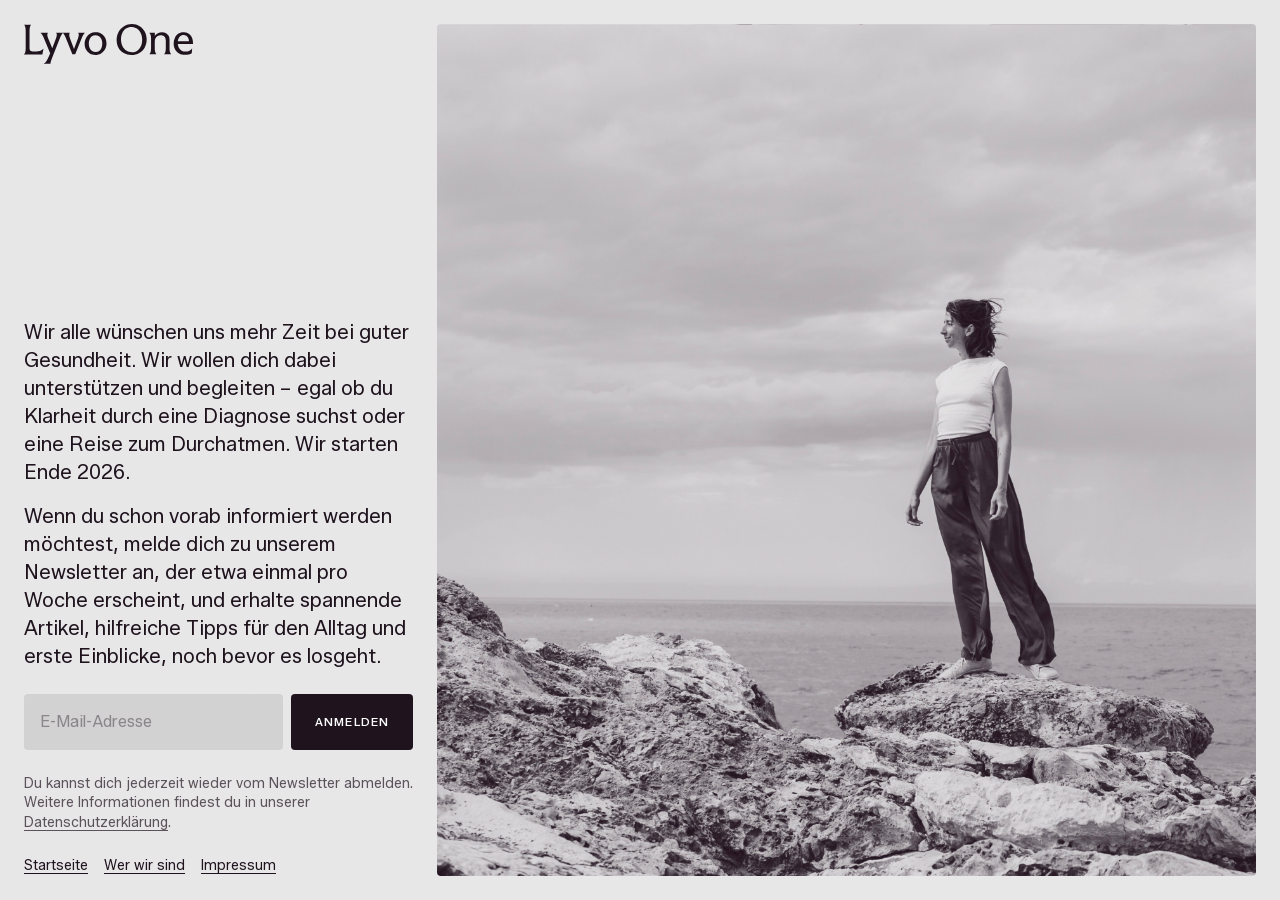
==== commit bbf43412: "Newsletter-Formular ohne JavaScript, Impressum mit Datenschutzerklärung - Formular sendet normal an " ====
--- a/index.html
+++ b/index.html
@@ -42,32 +42,32 @@
       <div class="intro">
         <div class="text">
           <p>Wir alle wünschen uns mehr Zeit bei guter Gesundheit. Wir wollen dich dabei unterstützen und begleiten – egal ob du Klarheit durch eine Diagnose suchst oder eine Reise zum Durchatmen. Wir starten Ende 2026.</p>
-          <p>Wenn du schon vorab informiert werden möchtest, melde dich zu unserem unregelmäßig erscheinenden Newsletter an und erhalte spannende Artikel, hilfreiche Tipps für den Alltag und erste Einblicke, noch bevor es losgeht.</p>
+          <p>Wenn du schon vorab informiert werden möchtest, melde dich zu unserem Newsletter an, der etwa einmal pro Woche erscheint, und erhalte spannende Artikel, hilfreiche Tipps für den Alltag und erste Einblicke, noch bevor es losgeht.</p>
         </div>
 
-        <!-- TODO Newsletter: data-endpoint auf die Anmelde-URL des Newsletter-Anbieters setzen -->
-        <form class="newsletter" method="post" novalidate data-endpoint="">
+        <!-- Anmeldung über CleverReach (Double-Opt-in), ohne JavaScript -->
+        <form class="newsletter" method="post"
+              action="https://flow.cleverreach.com/fl/96a1c6e2-1c4d-45d0-9d26-79041d62513a/confirm">
+          <!-- Honeypot gegen Spam-Bots -->
+          <input type="text" name="email_confirm" tabindex="-1" autocomplete="off" aria-hidden="true" style="display:none !important">
           <div class="newsletter__row">
-            <label class="visually-hidden" for="newsletter-email">E-Mail Adresse</label>
+            <label class="visually-hidden" for="newsletter-email">E-Mail-Adresse</label>
             <input class="input" id="newsletter-email" type="email" name="email"
-                   placeholder="E-Mail Adresse" autocomplete="email" required
-                   aria-describedby="newsletter-error">
+                   placeholder="E-Mail-Adresse" autocomplete="email" required>
             <button class="button" type="submit">Anmelden</button>
           </div>
-          <p class="newsletter__error" id="newsletter-error" hidden>Die angegebene E-Mail Adresse ist leider nicht korrekt formatiert. Bitte überprüfe die Eingabe erneut.</p>
+          <p class="newsletter__error">Die angegebene E-Mail-Adresse ist leider nicht korrekt formatiert. Bitte überprüfe die Eingabe erneut.</p>
         </form>
-        <p class="newsletter__success h3" role="status" hidden></p>
 
-        <p class="meta-text">Du kannst dich jederzeit wieder vom Newsletter abmelden. Weitere Informationen findest du in unserer <a class="text-link" href="datenschutz.html">Datenschutzerklärung</a>.</p>
+        <p class="meta-text">Du kannst dich jederzeit wieder vom Newsletter abmelden. Weitere Informationen findest du in unserer <a class="text-link" href="impressum.html#newsletter">Datenschutzerklärung</a>.</p>
       </div>
     </main>
 
     <footer class="site-footer">
+      <a class="meta-link" href="index.html" aria-current="page">Startseite</a>
       <a class="meta-link" href="wer-wir-sind.html">Wer wir sind</a>
       <a class="meta-link" href="impressum.html">Impressum</a>
     </footer>
   </div>
-
-  <script src="js/newsletter.js" defer></script>
 </body>
 </html>
--- a/css/styles.css
+++ b/css/styles.css
@@ -271,9 +271,15 @@
 }
 
 .newsletter__error {
+  display: none;
   font-size: var(--font-size-meta);
   line-height: var(--line-height);
   color: var(--color-error);
+}
+
+/* state=error ohne JavaScript: erst nach einer Eingabe bzw. einem Absendeversuch */
+.newsletter:has(.input:user-invalid) .newsletter__error {
+  display: block;
 }
 
 [hidden] {
@@ -464,5 +470,8 @@
     width: auto;
     min-width: 0;
     margin-left: var(--spacing-large);
-  }
-}
+    /* Porträt bleibt beim Scrollen des Textes oben rechts stehen */
+    position: sticky;
+    top: var(--spacing-large);
+  }
+}
